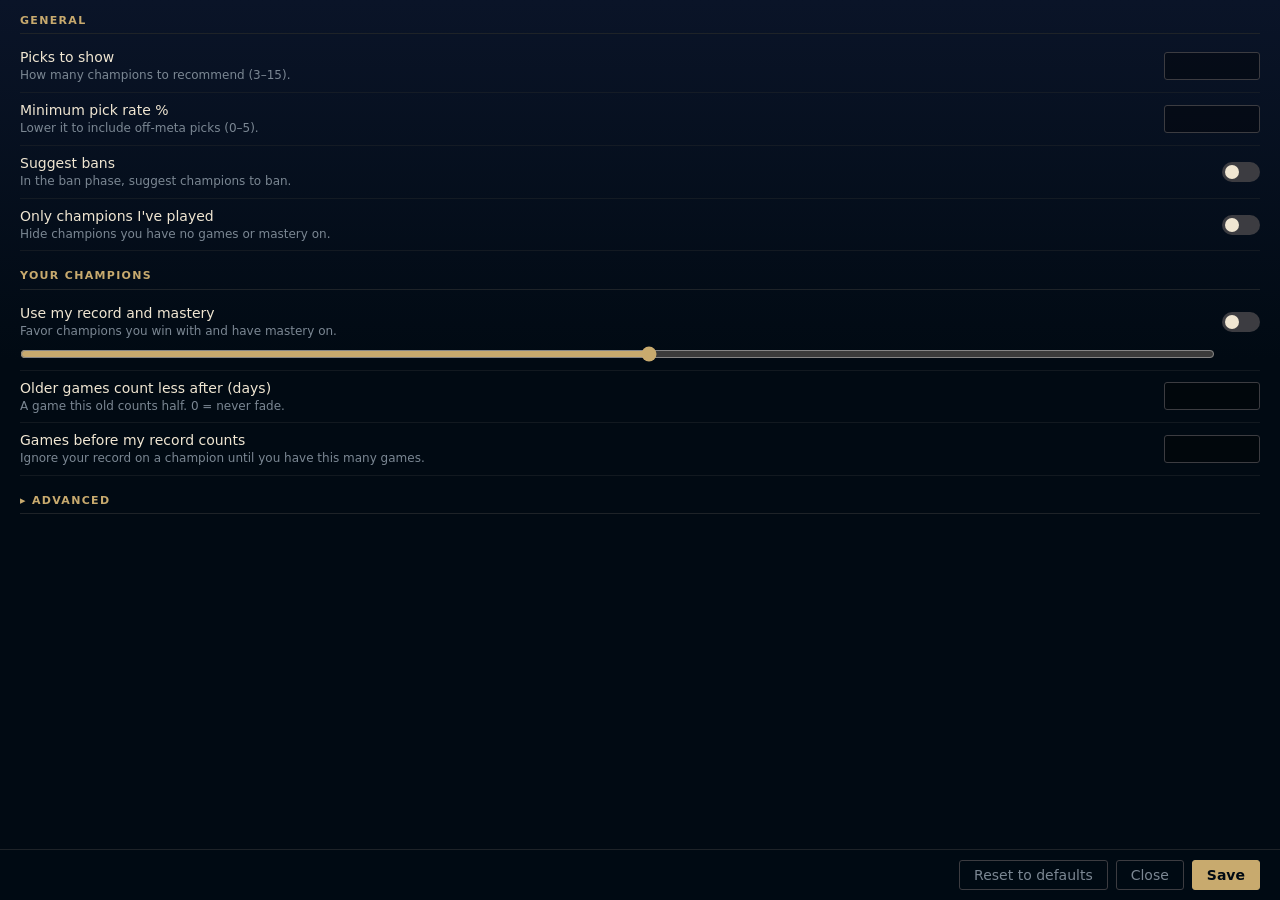
==== panel/settings.html @ 964e25cf "Add a settings window Tray -> Settings (or the gear in the panel header) opens a form for picks show" ====
<!doctype html>
<html lang="en">
<head>
<meta charset="utf-8">
<meta name="viewport" content="width=device-width, initial-scale=1">
<title>LoL Companion &mdash; Settings</title>
<link rel="stylesheet" href="settings.css">
</head>
<body>
<main id="form">
  <section>
    <h2>General</h2>
    <div class="f" data-f="top_n"><label for="top_n">Picks to show</label>
      <input type="number" id="top_n" min="3" max="15" step="1">
      <p class="hint">How many champions to recommend (3&ndash;15).</p><p class="err"></p></div>
    <div class="f" data-f="min_pick_rate"><label for="min_pick_rate">Minimum pick rate %</label>
      <input type="number" id="min_pick_rate" min="0" max="5" step="0.5">
      <p class="hint">Lower it to include off-meta picks (0&ndash;5).</p><p class="err"></p></div>
    <div class="f tog" data-f="show_ban_suggestions"><label for="show_ban_suggestions">Suggest bans</label>
      <input type="checkbox" id="show_ban_suggestions" class="sw">
      <p class="hint">In the ban phase, suggest champions to ban.</p><p class="err"></p></div>
    <div class="f tog" data-f="comfort_only"><label for="comfort_only">Only champions I've played</label>
      <input type="checkbox" id="comfort_only" class="sw">
      <p class="hint">Hide champions you have no games or mastery on.</p><p class="err"></p></div>
  </section>
  <section>
    <h2>Your champions</h2>
    <div class="f tog" data-f="comfort_weight"><label for="use_comfort">Use my record and mastery</label>
      <input type="checkbox" id="use_comfort" class="sw">
      <p class="hint">Favor champions you win with and have mastery on.</p>
      <div class="slide" id="weightRow"><input type="range" id="comfort_weight" min="0.1" max="2" step="0.1"><output id="weightOut"></output></div>
      <p class="err"></p></div>
    <div class="f" data-f="half_life"><label for="half_life">Older games count less after (days)</label>
      <input type="number" id="half_life" min="0" max="365" step="1">
      <p class="hint">A game this old counts half. 0 = never fade.</p><p class="err"></p></div>
    <div class="f" data-f="min_games"><label for="min_games">Games before my record counts</label>
      <input type="number" id="min_games" min="1" max="10" step="1">
      <p class="hint">Ignore your record on a champion until you have this many games.</p><p class="err"></p></div>
  </section>
  <details id="adv">
    <summary>Advanced</summary>
    <div class="f" data-f="k"><label for="k">k (sample-size shrinkage)</label>
      <input type="number" id="k" min="50" max="2000" step="10">
      <p class="hint">Higher trusts matchups with few games less (50&ndash;2000).</p><p class="err"></p></div>
    <div class="f" data-f="tentative_factor"><label for="tentative_factor">tentative_factor</label>
      <input type="number" id="tentative_factor" min="0" max="1" step="0.1">
      <p class="hint">How much allies who are only hovering count (0&ndash;1).</p><p class="err"></p></div>
    <div class="f wide" data-f="lockfile"><label for="lockfile">Lockfile path</label>
      <input type="text" id="lockfile" spellcheck="false">
      <p class="hint">League's lockfile. Changing it needs a restart.</p><p class="err"></p></div>
    <a href="#" id="openFile" class="link">Open config file</a>
  </details>
</main>
<footer>
  <span id="status"></span>
  <button id="reset" class="ghost">Reset to defaults</button>
  <button id="cancel" class="ghost">Close</button>
  <button id="save" class="primary">Save</button>
</footer>
<script src="settings.js"></script>
</body>
</html>
---- panel/settings.css ----
:root{
  --bg:#010a13; --bg2:#0a1428; --line:#1e2328; --line2:#3c3c41;
  --gold:#c8aa6e; --gold2:#f0e6d2; --muted:#7b8793; --dim:#5b6570; --pos:#0ac8b9; --neg:#e84057;
}
*{box-sizing:border-box;margin:0;padding:0}
html,body{height:100%}
body{font-family:"Segoe UI",system-ui,-apple-system,Roboto,Arial,sans-serif;font-size:14px;line-height:1.3;
  color:var(--gold2);background:linear-gradient(180deg,var(--bg2),var(--bg) 40%);display:flex;flex-direction:column}
main{flex:1;min-height:0;overflow-y:auto;padding:14px 20px 8px}
main::-webkit-scrollbar{width:6px}main::-webkit-scrollbar-thumb{background:var(--line2);border-radius:3px}
section,details{margin-bottom:18px}
h2,summary{font-size:11px;letter-spacing:.12em;text-transform:uppercase;font-variant:small-caps;color:var(--gold);
  font-weight:600;padding-bottom:5px;border-bottom:1px solid var(--line);margin-bottom:6px}
summary{cursor:pointer;list-style:none;user-select:none}
summary::before{content:"\25B8  "}details[open] summary::before{content:"\25BE  "}
.f{display:grid;grid-template-columns:1fr auto;column-gap:12px;align-items:center;padding:8px 0;border-bottom:1px solid rgba(30,35,40,.6)}
.f label{color:var(--gold2);font-weight:500}
.f .hint{grid-column:1;color:var(--muted);font-size:12px;margin-top:2px}
.f .err{grid-column:1/-1;color:var(--neg);font-size:12px;margin-top:3px}
.f .err:empty{display:none}
.f.bad input[type=number],.f.bad input[type=text]{border-color:var(--neg)}
.f.wide{grid-template-columns:1fr}.f.wide input{margin-top:5px;width:100%}
.f .slide{grid-column:1/-1;display:flex;align-items:center;gap:10px;margin-top:6px}
.f .slide.off{display:none}
.slide input{flex:1;accent-color:var(--gold)}
output{min-width:2.5em;text-align:right;color:var(--gold)}
input[type=number],input[type=text]{background:rgba(0,0,0,.35);border:1px solid var(--line2);border-radius:3px;
  color:var(--gold2);font:inherit;padding:4px 8px;width:96px;text-align:right;user-select:text}
input[type=text]{text-align:left;font-size:12px}
input:focus{outline:none;border-color:var(--gold)}
.f label{grid-row:1}.f input:not(.sw){grid-row:1/3;grid-column:2}
.f .hint{grid-row:2}
.sw{appearance:none;-webkit-appearance:none;grid-row:1/3;grid-column:2;width:38px;height:20px;border-radius:10px;
  background:var(--line2);position:relative;cursor:pointer;transition:background .15s}
.sw::after{content:"";position:absolute;top:3px;left:3px;width:14px;height:14px;border-radius:50%;background:var(--gold2);transition:left .15s}
.sw:checked{background:var(--gold)}.sw:checked::after{left:21px;background:var(--bg)}
.sw:focus-visible{outline:1px solid var(--gold);outline-offset:2px}
.link{display:inline-block;margin-top:10px;color:var(--muted);font-size:12px}
.link:hover{color:var(--gold)}
footer{flex:none;display:flex;align-items:center;gap:8px;padding:10px 20px;border-top:1px solid var(--line);background:rgba(1,10,19,.9)}
#status{flex:1;font-size:12px;color:var(--pos)}#status.bad{color:var(--neg)}
button{font:inherit;border-radius:3px;padding:5px 14px;cursor:pointer;border:1px solid var(--line2);background:none;color:var(--muted)}
button:hover{color:var(--gold2);border-color:var(--gold)}
button.primary{background:var(--gold);border-color:var(--gold);color:var(--bg);font-weight:600}
button.primary:hover{background:var(--gold2);color:var(--bg)}
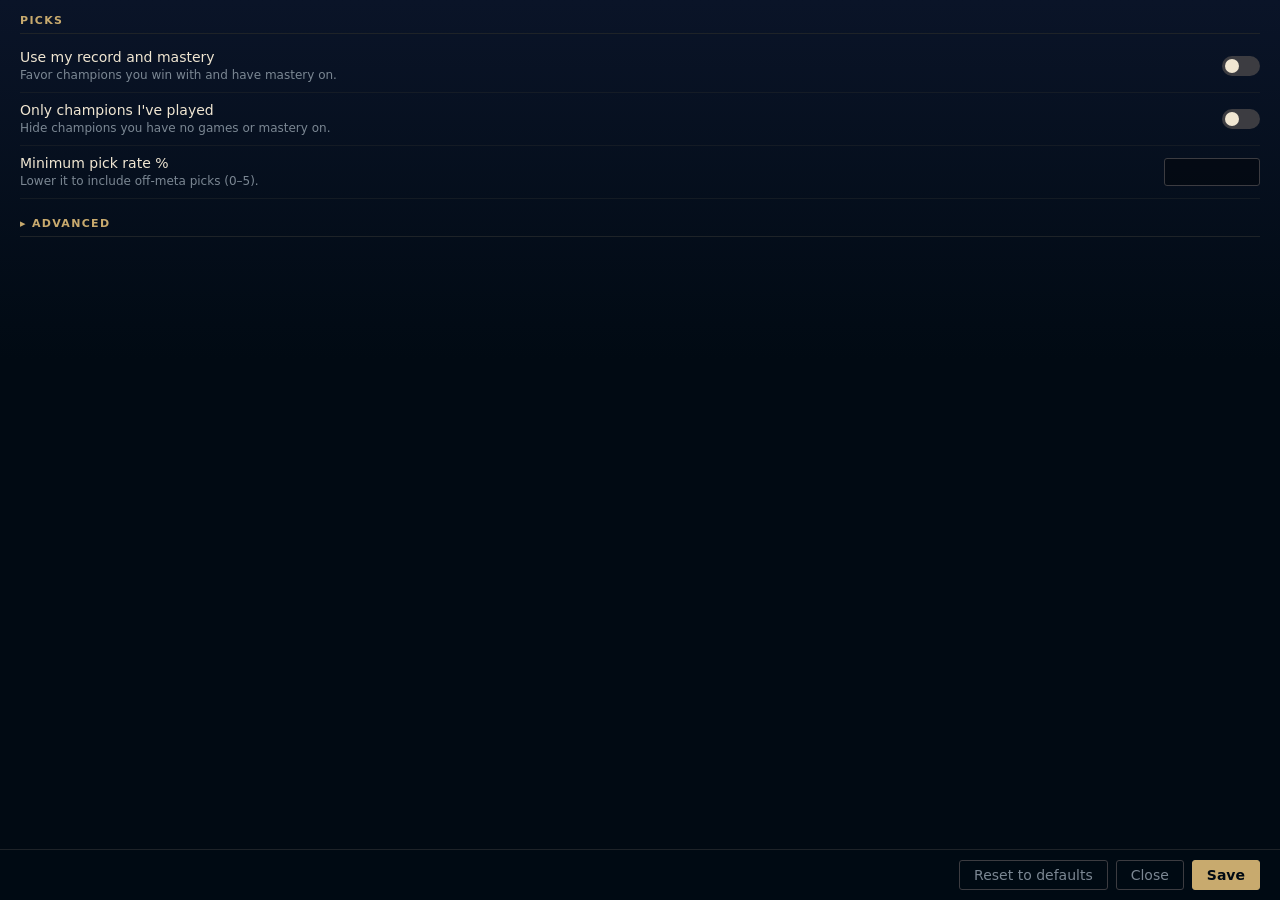
==== commit 2cdb885b: "Trim the settings window and always suggest bans The ban phase now always shows ban suggestions (Pic" ====
--- a/panel/settings.html
+++ b/panel/settings.html
@@ -9,47 +9,25 @@
 <body>
 <main id="form">
   <section>
-    <h2>General</h2>
-    <div class="f" data-f="top_n"><label for="top_n">Picks to show</label>
-      <input type="number" id="top_n" min="3" max="15" step="1">
-      <p class="hint">How many champions to recommend (3&ndash;15).</p><p class="err"></p></div>
+    <h2>Picks</h2>
+    <div class="f tog" data-f="comfort_weight"><label for="use_comfort">Use my record and mastery</label>
+      <input type="checkbox" id="use_comfort" class="sw">
+      <p class="hint">Favor champions you win with and have mastery on.</p><p class="err"></p></div>
+    <div class="f tog" data-f="comfort_only"><label for="comfort_only">Only champions I've played</label>
+      <input type="checkbox" id="comfort_only" class="sw">
+      <p class="hint">Hide champions you have no games or mastery on.</p><p class="err"></p></div>
     <div class="f" data-f="min_pick_rate"><label for="min_pick_rate">Minimum pick rate %</label>
       <input type="number" id="min_pick_rate" min="0" max="5" step="0.5">
       <p class="hint">Lower it to include off-meta picks (0&ndash;5).</p><p class="err"></p></div>
-    <div class="f tog" data-f="show_ban_suggestions"><label for="show_ban_suggestions">Suggest bans</label>
-      <input type="checkbox" id="show_ban_suggestions" class="sw">
-      <p class="hint">In the ban phase, suggest champions to ban.</p><p class="err"></p></div>
-    <div class="f tog" data-f="comfort_only"><label for="comfort_only">Only champions I've played</label>
-      <input type="checkbox" id="comfort_only" class="sw">
-      <p class="hint">Hide champions you have no games or mastery on.</p><p class="err"></p></div>
-  </section>
-  <section>
-    <h2>Your champions</h2>
-    <div class="f tog" data-f="comfort_weight"><label for="use_comfort">Use my record and mastery</label>
-      <input type="checkbox" id="use_comfort" class="sw">
-      <p class="hint">Favor champions you win with and have mastery on.</p>
-      <div class="slide" id="weightRow"><input type="range" id="comfort_weight" min="0.1" max="2" step="0.1"><output id="weightOut"></output></div>
-      <p class="err"></p></div>
-    <div class="f" data-f="half_life"><label for="half_life">Older games count less after (days)</label>
-      <input type="number" id="half_life" min="0" max="365" step="1">
-      <p class="hint">A game this old counts half. 0 = never fade.</p><p class="err"></p></div>
-    <div class="f" data-f="min_games"><label for="min_games">Games before my record counts</label>
-      <input type="number" id="min_games" min="1" max="10" step="1">
-      <p class="hint">Ignore your record on a champion until you have this many games.</p><p class="err"></p></div>
   </section>
   <details id="adv">
     <summary>Advanced</summary>
-    <div class="f" data-f="k"><label for="k">k (sample-size shrinkage)</label>
-      <input type="number" id="k" min="50" max="2000" step="10">
-      <p class="hint">Higher trusts matchups with few games less (50&ndash;2000).</p><p class="err"></p></div>
-    <div class="f" data-f="tentative_factor"><label for="tentative_factor">tentative_factor</label>
-      <input type="number" id="tentative_factor" min="0" max="1" step="0.1">
-      <p class="hint">How much allies who are only hovering count (0&ndash;1).</p><p class="err"></p></div>
     <div class="f wide" data-f="lockfile"><label for="lockfile">Lockfile path</label>
       <input type="text" id="lockfile" spellcheck="false">
-      <p class="hint">League's lockfile. Changing it needs a restart.</p><p class="err"></p></div>
-    <a href="#" id="openFile" class="link">Open config file</a>
+      <p class="hint">Only if League isn't installed in the default folder. Used the next time the client connects.</p><p class="err"></p></div>
+    <a href="#" id="openFile" class="link">Open config file (all other options)</a>
   </details>
+  <p id="version" class="ver"></p>
 </main>
 <footer>
   <span id="status"></span>
--- a/panel/settings.css
+++ b/panel/settings.css
@@ -20,16 +20,13 @@
 .f .err:empty{display:none}
 .f.bad input[type=number],.f.bad input[type=text]{border-color:var(--neg)}
 .f.wide{grid-template-columns:1fr}.f.wide input{margin-top:5px;width:100%}
-.f .slide{grid-column:1/-1;display:flex;align-items:center;gap:10px;margin-top:6px}
-.f .slide.off{display:none}
-.slide input{flex:1;accent-color:var(--gold)}
-output{min-width:2.5em;text-align:right;color:var(--gold)}
 input[type=number],input[type=text]{background:rgba(0,0,0,.35);border:1px solid var(--line2);border-radius:3px;
   color:var(--gold2);font:inherit;padding:4px 8px;width:96px;text-align:right;user-select:text}
 input[type=text]{text-align:left;font-size:12px}
 input:focus{outline:none;border-color:var(--gold)}
 .f label{grid-row:1}.f input:not(.sw){grid-row:1/3;grid-column:2}
 .f .hint{grid-row:2}
+.f.wide input:not(.sw){grid-row:2;grid-column:1}.f.wide .hint{grid-row:3}  /* full width, under the label */
 .sw{appearance:none;-webkit-appearance:none;grid-row:1/3;grid-column:2;width:38px;height:20px;border-radius:10px;
   background:var(--line2);position:relative;cursor:pointer;transition:background .15s}
 .sw::after{content:"";position:absolute;top:3px;left:3px;width:14px;height:14px;border-radius:50%;background:var(--gold2);transition:left .15s}
@@ -38,6 +35,7 @@
 .link{display:inline-block;margin-top:10px;color:var(--muted);font-size:12px}
 .link:hover{color:var(--gold)}
 footer{flex:none;display:flex;align-items:center;gap:8px;padding:10px 20px;border-top:1px solid var(--line);background:rgba(1,10,19,.9)}
+.ver{margin:18px 0 4px;font-size:11px;color:var(--muted);text-align:center}
 #status{flex:1;font-size:12px;color:var(--pos)}#status.bad{color:var(--neg)}
 button{font:inherit;border-radius:3px;padding:5px 14px;cursor:pointer;border:1px solid var(--line2);background:none;color:var(--muted)}
 button:hover{color:var(--gold2);border-color:var(--gold)}
